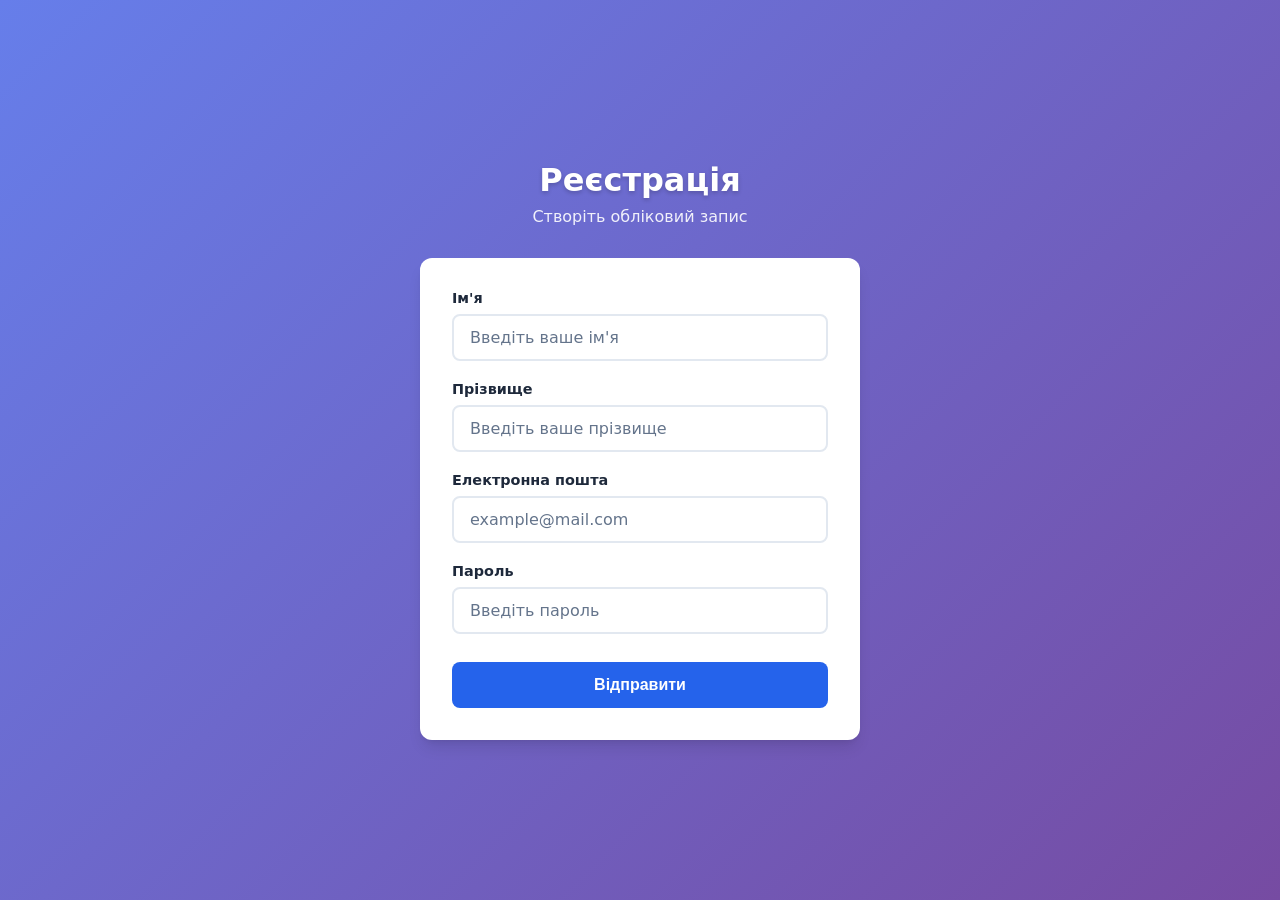
==== index.html @ bcb4e971 "Initial commit" ====
<!DOCTYPE html>
<html lang="uk">
<head>
    <meta charset="UTF-8">
    <meta name="viewport" content="width=device-width, initial-scale=1.0">
    <title>Реєстрація користувача</title>
    <link rel="stylesheet" href="styles.css">
</head>
<body>
    <div class="container">
        <header class="header">
            <h1>Реєстрація</h1>
            <p class="subtitle">Створіть обліковий запис</p>
        </header>

        <form id="registrationForm" class="registration-form" novalidate>
            <div class="form-group">
                <label for="firstName">Ім'я</label>
                <input 
                    type="text" 
                    id="firstName" 
                    name="firstName" 
                    placeholder="Введіть ваше ім'я"
                    autocomplete="given-name"
                >
                <span class="error-message" id="firstNameError"></span>
            </div>

            <div class="form-group">
                <label for="lastName">Прізвище</label>
                <input 
                    type="text" 
                    id="lastName" 
                    name="lastName" 
                    placeholder="Введіть ваше прізвище"
                    autocomplete="family-name"
                >
                <span class="error-message" id="lastNameError"></span>
            </div>

            <div class="form-group">
                <label for="email">Електронна пошта</label>
                <input 
                    type="email" 
                    id="email" 
                    name="email" 
                    placeholder="example@mail.com"
                    autocomplete="email"
                >
                <span class="error-message" id="emailError"></span>
            </div>

            <div class="form-group">
                <label for="password">Пароль</label>
                <input 
                    type="password" 
                    id="password" 
                    name="password" 
                    placeholder="Введіть пароль"
                    autocomplete="new-password"
                >
                <span class="error-message" id="passwordError"></span>
            </div>

            <button type="submit" class="submit-btn">Відправити</button>
        </form>
    </div>

    <script src="script.js"></script>
</body>
</html>
---- styles.css ----
/* Базові стилі та скидання */
* {
    margin: 0;
    padding: 0;
    box-sizing: border-box;
}

:root {
    --color-primary: #2563eb;
    --color-primary-hover: #1d4ed8;
    --color-text: #1e293b;
    --color-text-muted: #64748b;
    --color-border: #e2e8f0;
    --color-error: #dc2626;
    --color-bg: #f8fafc;
    --color-card: #ffffff;
    --shadow: 0 4px 6px -1px rgba(0, 0, 0, 0.1), 0 2px 4px -2px rgba(0, 0, 0, 0.1);
    --shadow-lg: 0 10px 15px -3px rgba(0, 0, 0, 0.1), 0 4px 6px -4px rgba(0, 0, 0, 0.1);
    --radius: 12px;
    --radius-sm: 8px;
}

body {
    font-family: 'Segoe UI', system-ui, -apple-system, sans-serif;
    background: linear-gradient(135deg, #667eea 0%, #764ba2 100%);
    min-height: 100vh;
    display: flex;
    align-items: center;
    justify-content: center;
    padding: 20px;
    color: var(--color-text);
}

.container {
    width: 100%;
    max-width: 440px;
}

/* Заголовок */
.header {
    text-align: center;
    margin-bottom: 2rem;
}

.header h1 {
    font-size: 2rem;
    font-weight: 700;
    color: white;
    text-shadow: 0 2px 4px rgba(0, 0, 0, 0.2);
}

.subtitle {
    color: rgba(255, 255, 255, 0.9);
    margin-top: 0.5rem;
    font-size: 1rem;
}

/* Форма */
.registration-form {
    background: var(--color-card);
    padding: 2rem;
    border-radius: var(--radius);
    box-shadow: var(--shadow-lg);
}

/* Групи полів */
.form-group {
    margin-bottom: 1.25rem;
}

.form-group label {
    display: block;
    font-weight: 600;
    margin-bottom: 0.5rem;
    color: var(--color-text);
    font-size: 0.9rem;
}

/* Текстові поля */
.form-group input {
    width: 100%;
    padding: 0.75rem 1rem;
    font-size: 1rem;
    border: 2px solid var(--color-border);
    border-radius: var(--radius-sm);
    transition: border-color 0.2s, box-shadow 0.2s;
    font-family: inherit;
}

.form-group input::placeholder {
    color: var(--color-text-muted);
}

.form-group input:focus {
    outline: none;
    border-color: var(--color-primary);
    box-shadow: 0 0 0 3px rgba(37, 99, 235, 0.2);
}

.form-group input.error {
    border-color: var(--color-error);
}

/* Повідомлення про помилки */
.error-message {
    display: block;
    color: var(--color-error);
    font-size: 0.8rem;
    margin-top: 0.35rem;
}

/* Кнопка відправки */
.submit-btn {
    width: 100%;
    padding: 0.875rem 1.5rem;
    font-size: 1rem;
    font-weight: 600;
    color: white;
    background: var(--color-primary);
    border: none;
    border-radius: var(--radius-sm);
    cursor: pointer;
    transition: background-color 0.2s, transform 0.1s;
    margin-top: 0.5rem;
}

.submit-btn:hover {
    background: var(--color-primary-hover);
}

.submit-btn:active {
    transform: scale(0.98);
}

/* Респонсивність для мобільних пристроїв */
@media (max-width: 480px) {
    body {
        padding: 16px;
    }

    .header h1 {
        font-size: 1.5rem;
    }

    .subtitle {
        font-size: 0.9rem;
    }

    .registration-form {
        padding: 1.5rem;
    }

    .form-group input {
        padding: 0.65rem 0.9rem;
        font-size: 0.95rem;
    }

    .submit-btn {
        padding: 0.75rem 1.25rem;
    }
}
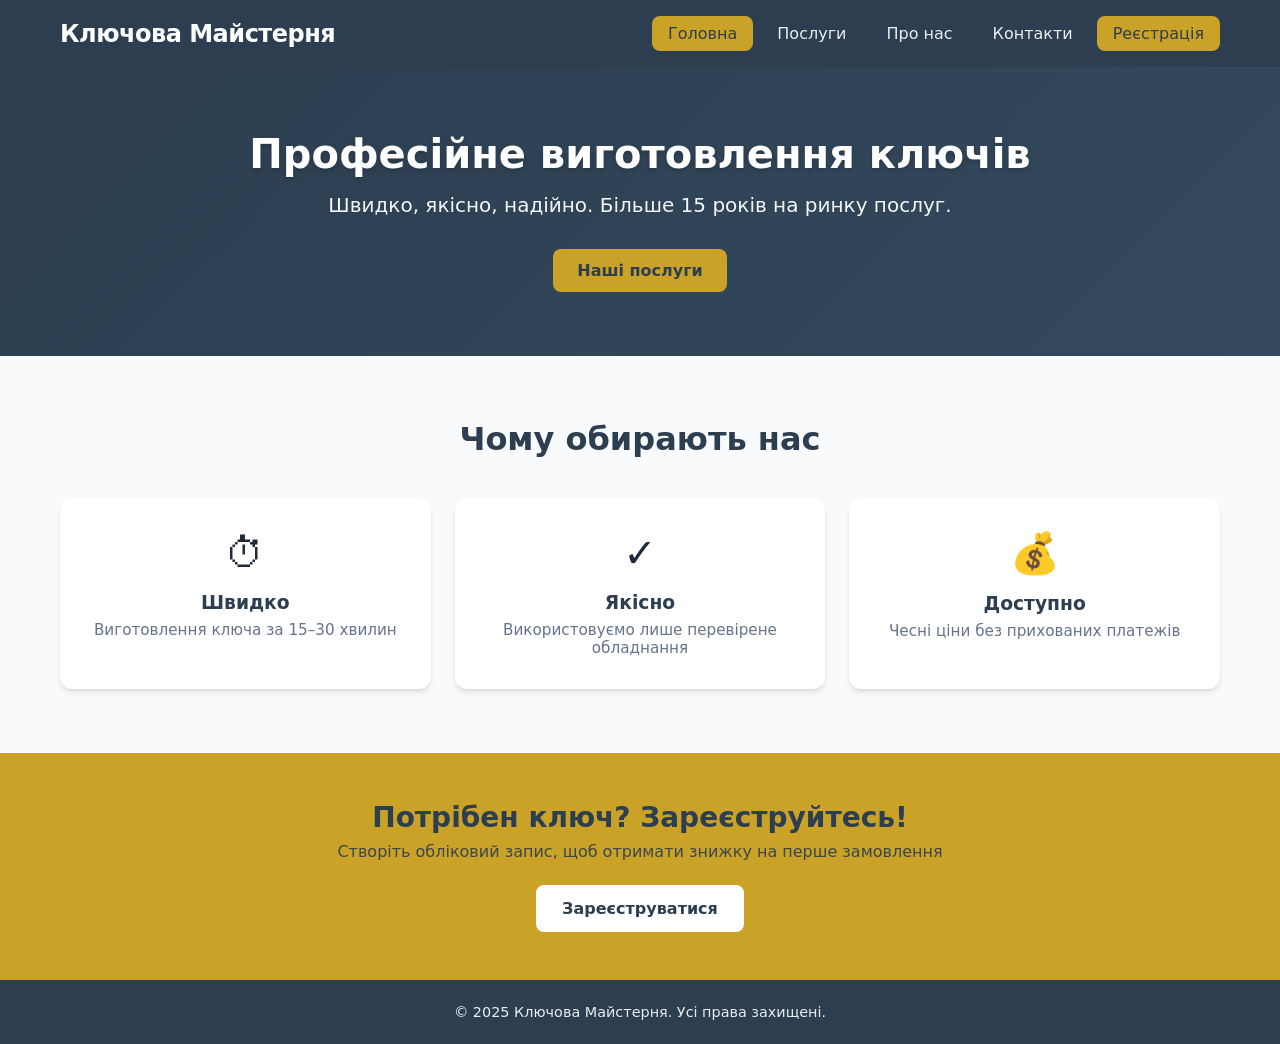
==== commit a9f11de4: "Update project" ====
--- a/index.html
+++ b/index.html
@@ -3,69 +3,68 @@
 <head>
     <meta charset="UTF-8">
     <meta name="viewport" content="width=device-width, initial-scale=1.0">
-    <title>Реєстрація користувача</title>
+    <title>Ключова Майстерня — Головна</title>
     <link rel="stylesheet" href="styles.css">
 </head>
 <body>
-    <div class="container">
-        <header class="header">
-            <h1>Реєстрація</h1>
-            <p class="subtitle">Створіть обліковий запис</p>
-        </header>
+    <header class="site-header">
+        <div class="container">
+            <a href="index.html" class="logo">Ключова Майстерня</a>
+            <nav class="nav">
+                <a href="index.html" class="nav-link active">Головна</a>
+                <a href="services.html" class="nav-link">Послуги</a>
+                <a href="about.html" class="nav-link">Про нас</a>
+                <a href="contacts.html" class="nav-link">Контакти</a>
+                <a href="registration.html" class="nav-link nav-link-cta">Реєстрація</a>
+            </nav>
+        </div>
+    </header>
 
-        <form id="registrationForm" class="registration-form" novalidate>
-            <div class="form-group">
-                <label for="firstName">Ім'я</label>
-                <input 
-                    type="text" 
-                    id="firstName" 
-                    name="firstName" 
-                    placeholder="Введіть ваше ім'я"
-                    autocomplete="given-name"
-                >
-                <span class="error-message" id="firstNameError"></span>
+    <main>
+        <section class="hero">
+            <div class="container">
+                <h1>Професійне виготовлення ключів</h1>
+                <p class="hero-subtitle">Швидко, якісно, надійно. Більше 15 років на ринку послуг.</p>
+                <a href="services.html" class="btn btn-primary">Наші послуги</a>
             </div>
+        </section>
 
-            <div class="form-group">
-                <label for="lastName">Прізвище</label>
-                <input 
-                    type="text" 
-                    id="lastName" 
-                    name="lastName" 
-                    placeholder="Введіть ваше прізвище"
-                    autocomplete="family-name"
-                >
-                <span class="error-message" id="lastNameError"></span>
+        <section class="features">
+            <div class="container">
+                <h2>Чому обирають нас</h2>
+                <div class="features-grid">
+                    <div class="feature-card">
+                        <span class="feature-icon">⏱</span>
+                        <h3>Швидко</h3>
+                        <p>Виготовлення ключа за 15–30 хвилин</p>
+                    </div>
+                    <div class="feature-card">
+                        <span class="feature-icon">✓</span>
+                        <h3>Якісно</h3>
+                        <p>Використовуємо лише перевірене обладнання</p>
+                    </div>
+                    <div class="feature-card">
+                        <span class="feature-icon">💰</span>
+                        <h3>Доступно</h3>
+                        <p>Чесні ціни без прихованих платежів</p>
+                    </div>
+                </div>
             </div>
+        </section>
 
-            <div class="form-group">
-                <label for="email">Електронна пошта</label>
-                <input 
-                    type="email" 
-                    id="email" 
-                    name="email" 
-                    placeholder="example@mail.com"
-                    autocomplete="email"
-                >
-                <span class="error-message" id="emailError"></span>
+        <section class="cta-section">
+            <div class="container">
+                <h2>Потрібен ключ? Зареєструйтесь!</h2>
+                <p>Створіть обліковий запис, щоб отримати знижку на перше замовлення</p>
+                <a href="registration.html" class="btn btn-secondary">Зареєструватися</a>
             </div>
+        </section>
+    </main>
 
-            <div class="form-group">
-                <label for="password">Пароль</label>
-                <input 
-                    type="password" 
-                    id="password" 
-                    name="password" 
-                    placeholder="Введіть пароль"
-                    autocomplete="new-password"
-                >
-                <span class="error-message" id="passwordError"></span>
-            </div>
-
-            <button type="submit" class="submit-btn">Відправити</button>
-        </form>
-    </div>
-
-    <script src="script.js"></script>
+    <footer class="site-footer">
+        <div class="container">
+            <p>&copy; 2025 Ключова Майстерня. Усі права захищені.</p>
+        </div>
+    </footer>
 </body>
 </html>
--- a/styles.css
+++ b/styles.css
@@ -6,8 +6,10 @@
 }
 
 :root {
-    --color-primary: #2563eb;
-    --color-primary-hover: #1d4ed8;
+    --color-primary: #c9a227;
+    --color-primary-dark: #a8861f;
+    --color-primary-light: #e6c84d;
+    --color-accent: #2c3e50;
     --color-text: #1e293b;
     --color-text-muted: #64748b;
     --color-border: #e2e8f0;
@@ -22,35 +24,444 @@
 
 body {
     font-family: 'Segoe UI', system-ui, -apple-system, sans-serif;
-    background: linear-gradient(135deg, #667eea 0%, #764ba2 100%);
+    background: var(--color-bg);
     min-height: 100vh;
+    color: var(--color-text);
+    display: flex;
+    flex-direction: column;
+}
+
+/* Контейнер */
+.container {
+    width: 100%;
+    max-width: 1200px;
+    margin: 0 auto;
+    padding: 0 20px;
+}
+
+.container-narrow {
+    max-width: 440px;
+}
+
+/* Шапка сайту */
+.site-header {
+    background: var(--color-accent);
+    color: white;
+    padding: 1rem 0;
+    box-shadow: var(--shadow);
+}
+
+.site-header .container {
     display: flex;
     align-items: center;
+    justify-content: space-between;
+    flex-wrap: wrap;
+    gap: 1rem;
+}
+
+.logo {
+    font-size: 1.5rem;
+    font-weight: 700;
+    color: white;
+    text-decoration: none;
+    letter-spacing: -0.5px;
+}
+
+.logo:hover {
+    color: var(--color-primary-light);
+}
+
+.nav {
+    display: flex;
+    gap: 0.5rem;
+    flex-wrap: wrap;
+}
+
+.nav-link {
+    color: rgba(255, 255, 255, 0.9);
+    text-decoration: none;
+    padding: 0.5rem 1rem;
+    border-radius: var(--radius-sm);
+    font-weight: 500;
+    transition: background 0.2s, color 0.2s;
+}
+
+.nav-link:hover {
+    background: rgba(255, 255, 255, 0.1);
+    color: white;
+}
+
+.nav-link.active {
+    background: var(--color-primary);
+    color: var(--color-accent);
+}
+
+.nav-link-cta {
+    background: var(--color-primary);
+    color: var(--color-accent) !important;
+}
+
+.nav-link-cta:hover {
+    background: var(--color-primary-light);
+}
+
+.nav-link-cta.active {
+    background: var(--color-primary-light);
+}
+
+/* Основний контент */
+main {
+    flex: 1;
+}
+
+/* Hero секція */
+.hero {
+    background: linear-gradient(135deg, var(--color-accent) 0%, #34495e 100%);
+    color: white;
+    padding: 4rem 0;
+    text-align: center;
+}
+
+.hero h1 {
+    font-size: 2.5rem;
+    font-weight: 700;
+    margin-bottom: 1rem;
+    text-shadow: 0 2px 4px rgba(0, 0, 0, 0.2);
+}
+
+.hero-subtitle {
+    font-size: 1.25rem;
+    opacity: 0.95;
+    margin-bottom: 2rem;
+}
+
+/* Кнопки */
+.btn {
+    display: inline-block;
+    padding: 0.75rem 1.5rem;
+    font-size: 1rem;
+    font-weight: 600;
+    text-decoration: none;
+    border-radius: var(--radius-sm);
+    transition: background 0.2s, transform 0.1s;
+    cursor: pointer;
+    border: none;
+}
+
+.btn-primary {
+    background: var(--color-primary);
+    color: var(--color-accent);
+}
+
+.btn-primary:hover {
+    background: var(--color-primary-light);
+    transform: translateY(-1px);
+}
+
+.btn-secondary {
+    background: white;
+    color: var(--color-accent);
+    border: 2px solid white;
+}
+
+.btn-secondary:hover {
+    background: transparent;
+    color: white;
+}
+
+/* Features секція */
+.features {
+    padding: 4rem 0;
+}
+
+.features h2 {
+    text-align: center;
+    font-size: 2rem;
+    margin-bottom: 2.5rem;
+    color: var(--color-accent);
+}
+
+.features-grid {
+    display: grid;
+    grid-template-columns: repeat(auto-fit, minmax(250px, 1fr));
+    gap: 1.5rem;
+}
+
+.feature-card {
+    background: var(--color-card);
+    padding: 2rem;
+    border-radius: var(--radius);
+    box-shadow: var(--shadow);
+    text-align: center;
+    transition: transform 0.2s, box-shadow 0.2s;
+}
+
+.feature-card:hover {
+    transform: translateY(-4px);
+    box-shadow: var(--shadow-lg);
+}
+
+.feature-icon {
+    font-size: 2.5rem;
+    display: block;
+    margin-bottom: 1rem;
+}
+
+.feature-card h3 {
+    color: var(--color-accent);
+    margin-bottom: 0.5rem;
+}
+
+.feature-card p {
+    color: var(--color-text-muted);
+    font-size: 0.95rem;
+}
+
+/* CTA секція */
+.cta-section {
+    background: var(--color-primary);
+    color: var(--color-accent);
+    padding: 3rem 0;
+    text-align: center;
+}
+
+.cta-section h2 {
+    font-size: 1.75rem;
+    margin-bottom: 0.5rem;
+}
+
+.cta-section p {
+    margin-bottom: 1.5rem;
+    opacity: 0.9;
+}
+
+/* Заголовок сторінки */
+.page-header {
+    background: linear-gradient(135deg, var(--color-accent) 0%, #34495e 100%);
+    color: white;
+    padding: 3rem 0;
+    text-align: center;
+}
+
+.page-header h1 {
+    font-size: 2.25rem;
+    margin-bottom: 0.5rem;
+}
+
+.page-header p {
+    opacity: 0.9;
+}
+
+/* Послуги */
+.services-list {
+    padding: 3rem 0;
+}
+
+.service-card {
+    display: flex;
+    gap: 1.5rem;
+    align-items: flex-start;
+    background: var(--color-card);
+    padding: 1.5rem 2rem;
+    border-radius: var(--radius);
+    box-shadow: var(--shadow);
+    margin-bottom: 1rem;
+    transition: box-shadow 0.2s;
+}
+
+.service-card:hover {
+    box-shadow: var(--shadow-lg);
+}
+
+.service-icon {
+    font-size: 2.5rem;
+    flex-shrink: 0;
+}
+
+.service-content h3 {
+    color: var(--color-accent);
+    margin-bottom: 0.5rem;
+}
+
+.service-content p {
+    color: var(--color-text-muted);
+    margin-bottom: 0.5rem;
+    font-size: 0.95rem;
+}
+
+.service-price {
+    font-weight: 600;
+    color: var(--color-primary-dark);
+}
+
+.service-order-btn {
+    display: inline-block;
+    margin-top: 1rem;
+    padding: 0.5rem 1.25rem;
+    background: var(--color-primary);
+    color: var(--color-accent);
+    font-weight: 600;
+    font-size: 0.9rem;
+    text-decoration: none;
+    border-radius: var(--radius-sm);
+    opacity: 0;
+    transform: translateY(4px);
+    transition: opacity 0.2s, transform 0.2s, background 0.2s;
+}
+
+.service-card:hover .service-order-btn {
+    opacity: 1;
+    transform: translateY(0);
+}
+
+.service-order-btn:hover {
+    background: var(--color-primary-dark);
+}
+
+/* Про нас */
+.about-content {
+    padding: 3rem 0;
+}
+
+.about-block {
+    margin-bottom: 2.5rem;
+}
+
+.about-block h2 {
+    color: var(--color-accent);
+    margin-bottom: 1rem;
+    font-size: 1.5rem;
+}
+
+.about-block p {
+    color: var(--color-text-muted);
+    line-height: 1.7;
+    margin-bottom: 0.75rem;
+}
+
+.about-list {
+    list-style: none;
+}
+
+.about-list li {
+    padding: 0.5rem 0;
+    padding-left: 1.5rem;
+    position: relative;
+    color: var(--color-text-muted);
+    line-height: 1.6;
+}
+
+.about-list li::before {
+    content: "✓";
+    position: absolute;
+    left: 0;
+    color: var(--color-primary);
+    font-weight: bold;
+}
+
+/* Контакти */
+.contacts-content {
+    padding: 3rem 0;
+}
+
+.contacts-grid {
+    display: grid;
+    grid-template-columns: repeat(auto-fit, minmax(250px, 1fr));
+    gap: 1.5rem;
+    margin-bottom: 2rem;
+}
+
+.contact-card {
+    background: var(--color-card);
+    padding: 2rem;
+    border-radius: var(--radius);
+    box-shadow: var(--shadow);
+    text-align: center;
+}
+
+.contact-icon {
+    font-size: 2.5rem;
+    display: block;
+    margin-bottom: 1rem;
+}
+
+.contact-card h3 {
+    color: var(--color-accent);
+    margin-bottom: 0.75rem;
+}
+
+.contact-card p {
+    color: var(--color-text-muted);
+    margin-bottom: 0.25rem;
+}
+
+.contact-card a {
+    color: var(--color-primary-dark);
+    text-decoration: none;
+}
+
+.contact-card a:hover {
+    text-decoration: underline;
+}
+
+.contact-note {
+    font-size: 0.9rem;
+    opacity: 0.8;
+}
+
+.map-wrapper {
+    border-radius: var(--radius);
+    overflow: hidden;
+    box-shadow: var(--shadow);
+}
+
+.map-iframe {
+    width: 100%;
+    height: 400px;
+    border: none;
+    display: block;
+}
+
+.map-link {
+    display: block;
+    padding: 0.75rem 1rem;
+    background: var(--color-accent);
+    color: white;
+    text-align: center;
+    text-decoration: none;
+    font-size: 0.9rem;
+    transition: background 0.2s;
+}
+
+.map-link:hover {
+    background: #1a252f;
+}
+
+/* Сторінка реєстрації */
+.registration-page {
+    padding: 3rem 0;
+    display: flex;
+    align-items: flex-start;
     justify-content: center;
-    padding: 20px;
-    color: var(--color-text);
-}
-
-.container {
-    width: 100%;
-    max-width: 440px;
-}
-
-/* Заголовок */
-.header {
+}
+
+.registration-page .container-narrow {
+    margin: 0 auto;
+}
+
+.form-header {
     text-align: center;
     margin-bottom: 2rem;
 }
 
-.header h1 {
+.form-header h1 {
     font-size: 2rem;
     font-weight: 700;
-    color: white;
-    text-shadow: 0 2px 4px rgba(0, 0, 0, 0.2);
+    color: var(--color-accent);
 }
 
 .subtitle {
-    color: rgba(255, 255, 255, 0.9);
+    color: var(--color-text-muted);
     margin-top: 0.5rem;
     font-size: 1rem;
 }
@@ -63,7 +474,6 @@
     box-shadow: var(--shadow-lg);
 }
 
-/* Групи полів */
 .form-group {
     margin-bottom: 1.25rem;
 }
@@ -76,7 +486,6 @@
     font-size: 0.9rem;
 }
 
-/* Текстові поля */
 .form-group input {
     width: 100%;
     padding: 0.75rem 1rem;
@@ -94,14 +503,13 @@
 .form-group input:focus {
     outline: none;
     border-color: var(--color-primary);
-    box-shadow: 0 0 0 3px rgba(37, 99, 235, 0.2);
+    box-shadow: 0 0 0 3px rgba(201, 162, 39, 0.2);
 }
 
 .form-group input.error {
     border-color: var(--color-error);
 }
 
-/* Повідомлення про помилки */
 .error-message {
     display: block;
     color: var(--color-error);
@@ -109,13 +517,12 @@
     margin-top: 0.35rem;
 }
 
-/* Кнопка відправки */
 .submit-btn {
     width: 100%;
     padding: 0.875rem 1.5rem;
     font-size: 1rem;
     font-weight: 600;
-    color: white;
+    color: var(--color-accent);
     background: var(--color-primary);
     border: none;
     border-radius: var(--radius-sm);
@@ -125,25 +532,63 @@
 }
 
 .submit-btn:hover {
-    background: var(--color-primary-hover);
+    background: var(--color-primary-dark);
 }
 
 .submit-btn:active {
     transform: scale(0.98);
 }
 
-/* Респонсивність для мобільних пристроїв */
+/* Підвал */
+.site-footer {
+    background: var(--color-accent);
+    color: rgba(255, 255, 255, 0.9);
+    padding: 1.5rem 0;
+    text-align: center;
+    margin-top: auto;
+}
+
+.site-footer p {
+    font-size: 0.9rem;
+}
+
+/* Респонсивність */
+@media (max-width: 768px) {
+    .site-header .container {
+        flex-direction: column;
+        align-items: stretch;
+    }
+
+    .nav {
+        justify-content: center;
+    }
+
+    .hero h1 {
+        font-size: 1.75rem;
+    }
+
+    .hero-subtitle {
+        font-size: 1rem;
+    }
+
+    .service-card {
+        flex-direction: column;
+        text-align: center;
+    }
+
+    .service-order-btn {
+        opacity: 1;
+        transform: translateY(0);
+    }
+
+    .map-iframe {
+        height: 300px;
+    }
+}
+
 @media (max-width: 480px) {
-    body {
-        padding: 16px;
-    }
-
-    .header h1 {
+    .form-header h1 {
         font-size: 1.5rem;
-    }
-
-    .subtitle {
-        font-size: 0.9rem;
     }
 
     .registration-form {
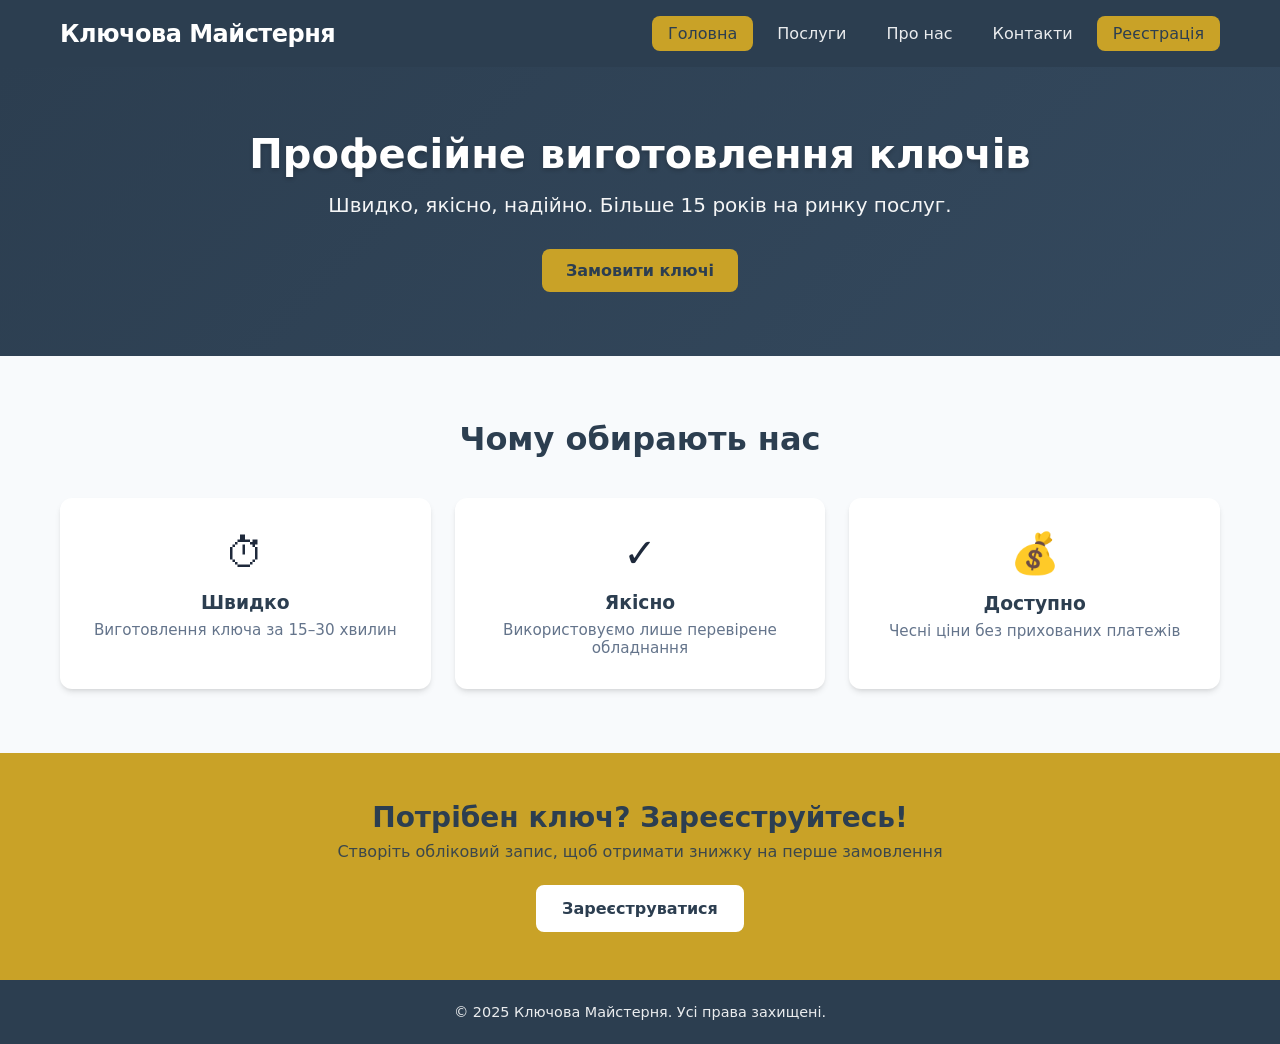
==== commit 7cc9042c: "Update" ====
--- a/index.html
+++ b/index.html
@@ -25,7 +25,7 @@
             <div class="container">
                 <h1>Професійне виготовлення ключів</h1>
                 <p class="hero-subtitle">Швидко, якісно, надійно. Більше 15 років на ринку послуг.</p>
-                <a href="services.html" class="btn btn-primary">Наші послуги</a>
+                <a href="services.html" class="btn btn-primary">Замовити ключі</a>
             </div>
         </section>
 
